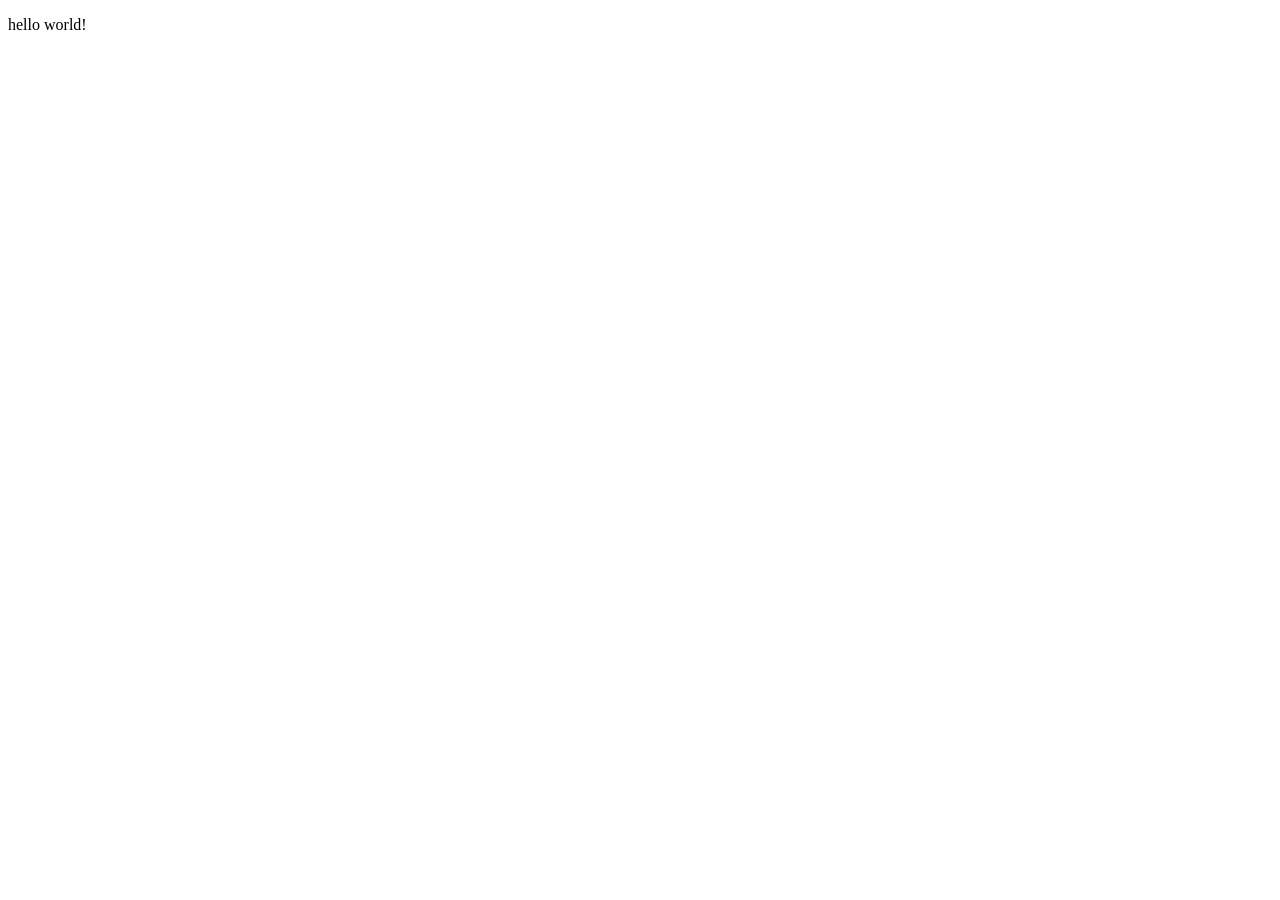
==== index.html @ a5a9bc25 "Create index.html" ====
<!DOCTYPE html>
<html lang="en">
<head>
    <meta charset="UTF-8">
    <meta name="viewport" content="width=device-width, initial-scale=1.0">
    <title>Document</title>
</head>
<body>
    <p>
        hello world!
    </p>
</body>
</html>
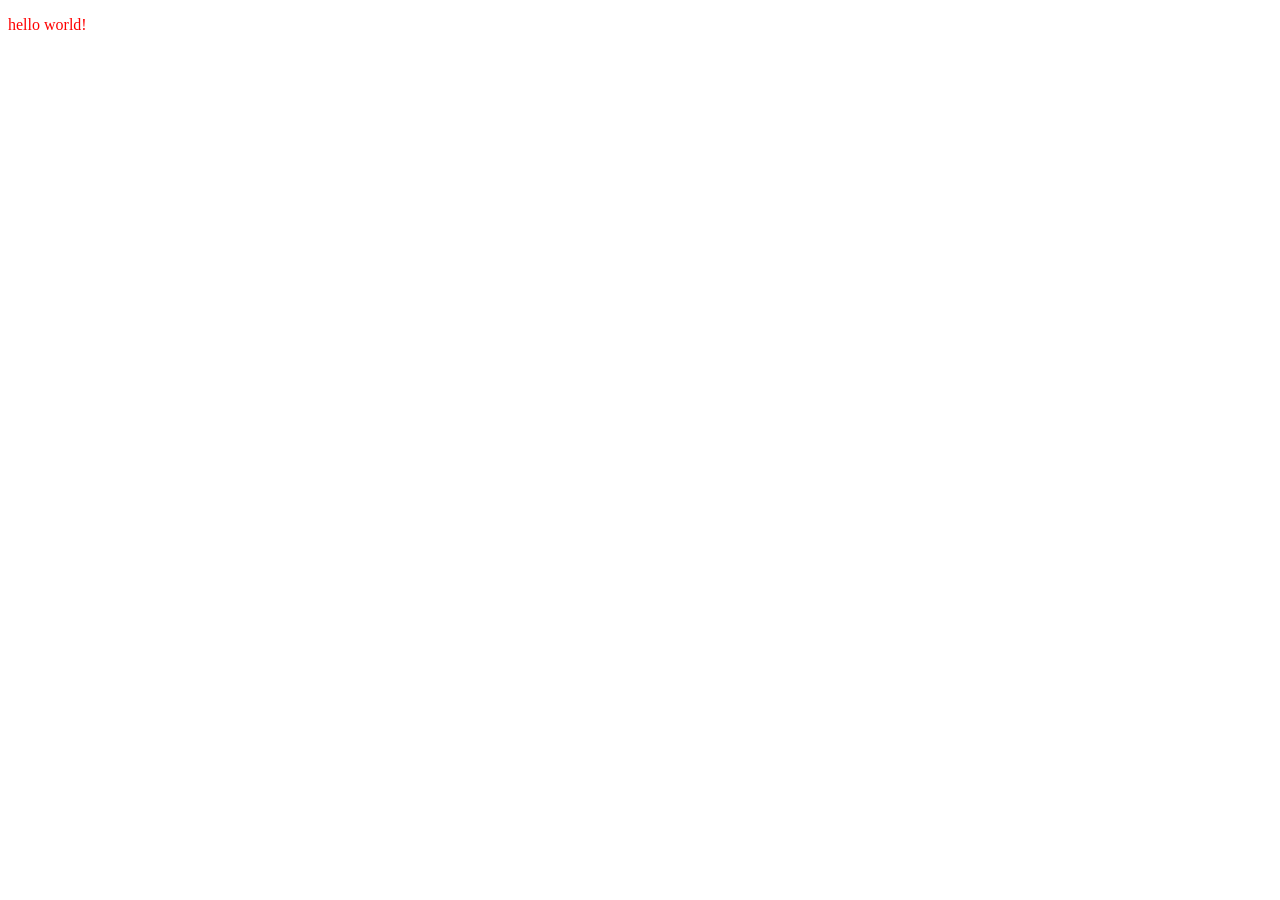
==== commit ae38b3e9: "Update index.html" ====
--- a/index.html
+++ b/index.html
@@ -3,7 +3,8 @@
 <head>
     <meta charset="UTF-8">
     <meta name="viewport" content="width=device-width, initial-scale=1.0">
-    <title>Document</title>
+    <link rel="stylesheet" href="style.css">
+    <title>TaoShuai</title>
 </head>
 <body>
     <p>
--- a/style.css
+++ b/style.css
@@ -0,0 +1,3 @@
+p{
+    color: red;
+}
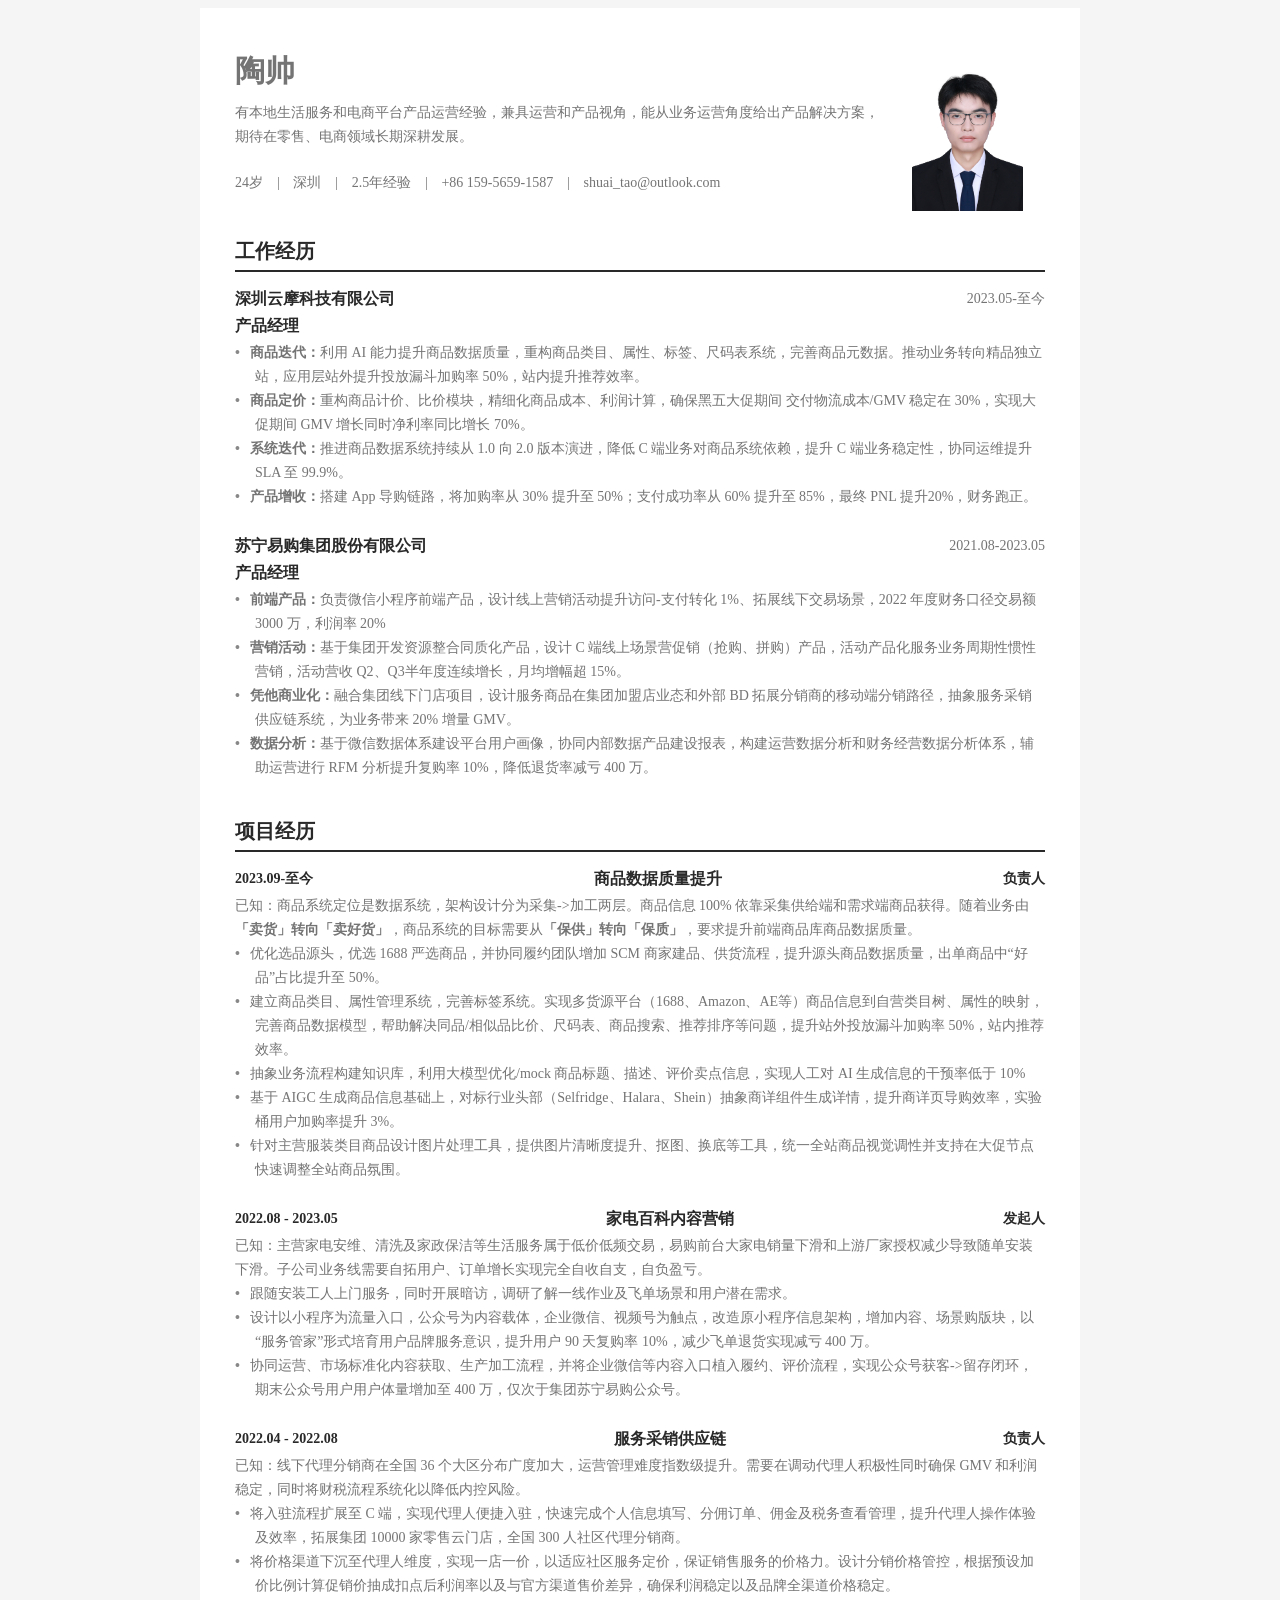
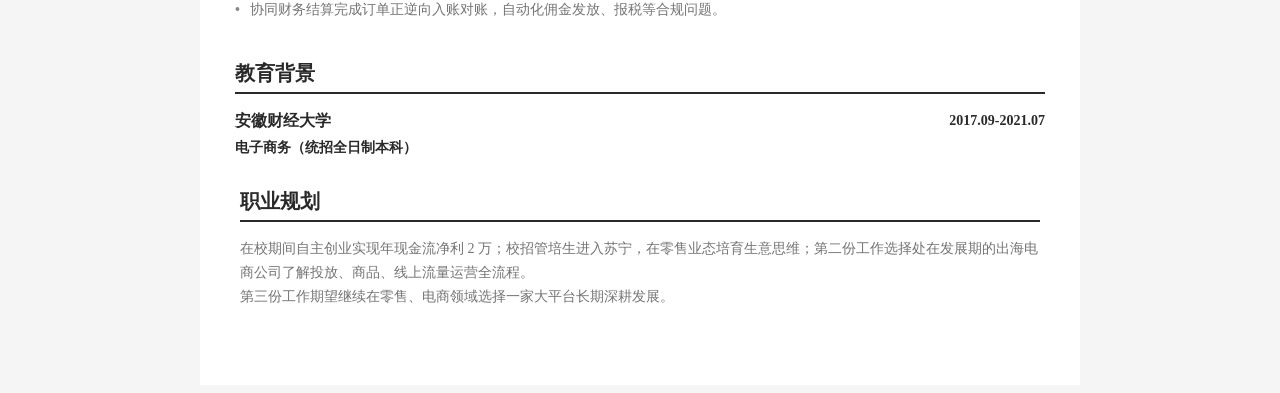
==== commit 8894430b: "create cv" ====
--- a/index.html
+++ b/index.html
@@ -1,14 +1,158 @@
 <!DOCTYPE html>
-<html lang="en">
+<html lang="zh-CN">
 <head>
     <meta charset="UTF-8">
     <meta name="viewport" content="width=device-width, initial-scale=1.0">
-    <link rel="stylesheet" href="style.css">
-    <title>TaoShuai</title>
+
+    <title>Taoshuai</title>
+    <link rel="icon" href="images/favicon.png">
+
+    <link rel="stylesheet" href="CSS/style.css">
+    <!-- <link rel="stylesheet" href="https://fonts.googleapis.com/css?family=ZCOOL+Kuaile&display=auto"> -->
 </head>
 <body>
-    <p>
-        hello world!
-    </p>
+    <div class="container">
+        <div class="profile">
+            <div class="bio">
+                <h1>陶帅</h1>
+                <p>有本地生活服务和电商平台产品运营经验，兼具运营和产品视角，能从业务运营角度给出产品解决方案，期待在零售、电商领域长期深耕发展。</p>
+                <div class="contact-info">
+                    <ul>
+                        <li>24岁</li>
+                        <li>深圳</li>
+                        <li>2.5年经验</li>
+                        <li>+86 159-5659-1587</li>
+                        <li>shuai_tao@outlook.com</li>
+                    </ul>
+                </div>
+            </div>
+            <div class="photo">
+                <img src="/images/my-photo.jpg" alt="陶帅的照片">
+            </div>
+        </div>
+        <div class="experience">
+            <div class="experience-title">
+                <h2>工作经历</h2>
+                <hr>
+            </div>
+            <div class="experience-detail">
+                <div class="company">
+                    <h3>深圳云摩科技有限公司</h3>
+                    <p>2023.05-至今</p>
+                </div>
+                <div class="job">
+                    <p style="font-size: 16px; color: #292929;"><strong>产品经理</strong></p>
+                </div>
+                <div class="desp">
+                    <ul>
+                        <li><strong>商品迭代：</strong>利用 AI 能力提升商品数据质量，重构商品类目、属性、标签、尺码表系统，完善商品元数据。推动业务转向精品独立站，应用层站外提升投放漏斗加购率 50%，站内提升推荐效率。</li>
+                        <li><strong>商品定价：</strong>重构商品计价、比价模块，精细化商品成本、利润计算，确保黑五大促期间 交付物流成本/GMV 稳定在 30%，实现大促期间 GMV 增长同时净利率同比增长 70%。</li>
+                        <li><strong>系统迭代：</strong>推进商品数据系统持续从 1.0 向 2.0 版本演进，降低 C 端业务对商品系统依赖，提升 C 端业务稳定性，协同运维提升 SLA 至 99.9%。</li>
+                        <li><strong>产品增收：</strong>搭建 App 导购链路，将加购率从 30% 提升至 50%；支付成功率从 60% 提升至 85%，最终 PNL 提升20%，财务跑正。</li>
+                    </ul>
+                </div>
+            </div>
+            <div class="experience-detail">
+                <div class="company">
+                    <h3>苏宁易购集团股份有限公司</h3>
+                    <p>2021.08-2023.05</p>
+                </div>
+                <div class="job">
+                    <p style="font-size: 16px; color: #292929;"><strong>产品经理</strong></p>
+                </div>
+                <div class="desp">
+                    <ul>
+                        <li><strong>前端产品：</strong>负责微信小程序前端产品，设计线上营销活动提升访问-支付转化 1%、拓展线下交易场景，2022 年度财务口径交易额 3000 万，利润率 20%</li>
+                        <li><strong>营销活动：</strong>基于集团开发资源整合同质化产品，设计 C 端线上场景营促销（抢购、拼购）产品，活动产品化服务业务周期性惯性营销，活动营收 Q2、Q3半年度连续增长，月均增幅超 15%。</li>
+                        <li><strong>凭他商业化：</strong>融合集团线下门店项目，设计服务商品在集团加盟店业态和外部 BD 拓展分销商的移动端分销路径，抽象服务采销供应链系统，为业务带来 20% 增量 GMV。</li>
+                        <li><strong>数据分析：</strong>基于微信数据体系建设平台用户画像，协同内部数据产品建设报表，构建运营数据分析和财务经营数据分析体系，辅助运营进行 RFM 分析提升复购率 10%，降低退货率减亏 400 万。</li>
+                    </ul>
+                </div>
+            </div>
+        </div>
+        <div class="experience">
+            <div class="experience-title">
+                <h2>项目经历</h2>
+                <hr>
+            </div>
+            <div class="experience-detail">
+                <div class="company">
+                    <p style="color: #292929;"><strong>2023.09-至今</strong></p>
+                    <h3>商品数据质量提升</h3>
+                    <p style="color: #292929;"><strong>负责人</strong></p>
+                </div>
+                <div>
+                    <p>已知：商品系统定位是数据系统，架构设计分为采集->加工两层。商品信息 100% 依靠采集供给端和需求端商品获得。随着业务由<strong>「卖货」转向「卖好货」</strong>，商品系统的目标需要从<strong>「保供」转向「保质」</strong>，要求提升前端商品库商品数据质量。</p>
+                </div>
+                <div class="desp">
+                    <ul>
+                        <li>优化选品源头，优选 1688 严选商品，并协同履约团队增加 SCM 商家建品、供货流程，提升源头商品数据质量，出单商品中“好品”占比提升至 50%。</li>
+                        <li>建立商品类目、属性管理系统，完善标签系统。实现多货源平台（1688、Amazon、AE等）商品信息到自营类目树、属性的映射，完善商品数据模型，帮助解决同品/相似品比价、尺码表、商品搜索、推荐排序等问题，提升站外投放漏斗加购率 50%，站内推荐效率。</li>
+                        <li>抽象业务流程构建知识库，利用大模型优化/mock 商品标题、描述、评价卖点信息，实现人工对 AI 生成信息的干预率低于 10%</li>
+                        <li>基于 AIGC 生成商品信息基础上，对标行业头部（Selfridge、Halara、Shein）抽象商详组件生成详情，提升商详页导购效率，实验桶用户加购率提升 3%。</li>
+                        <li>针对主营服装类目商品设计图片处理工具，提供图片清晰度提升、抠图、换底等工具，统一全站商品视觉调性并支持在大促节点快速调整全站商品氛围。</li>
+                    </ul>
+                </div>
+            </div>
+            <div class="experience-detail">
+                <div class="company">
+                    <p style="color: #292929;"><strong>2022.08 - 2023.05</strong></p>
+                    <h3>家电百科内容营销</h3>
+                    <p style="color: #292929;"><strong>发起人</strong></p>
+                </div>
+                <div>
+                    <p>已知：主营家电安维、清洗及家政保洁等生活服务属于低价低频交易，易购前台大家电销量下滑和上游厂家授权减少导致随单安装下滑。子公司业务线需要自拓用户、订单增长实现完全自收自支，自负盈亏。</p>
+                </div>
+                <div class="desp">
+                    <ul>
+                        <li>跟随安装工人上门服务，同时开展暗访，调研了解一线作业及飞单场景和用户潜在需求。</li>
+                        <li>设计以小程序为流量入口，公众号为内容载体，企业微信、视频号为触点，改造原小程序信息架构，增加内容、场景购版块，以“服务管家”形式培育用户品牌服务意识，提升用户 90 天复购率 10%，减少飞单退货实现减亏 400 万。</li>
+                        <li>协同运营、市场标准化内容获取、生产加工流程，并将企业微信等内容入口植入履约、评价流程，实现公众号获客->留存闭环，期末公众号用户用户体量增加至 400 万，仅次于集团苏宁易购公众号。</li>
+                    </ul>
+                </div>
+            </div>
+            <div class="experience-detail">
+                <div class="company">
+                    <p style="color: #292929;"><strong>2022.04 - 2022.08</strong></p>
+                    <h3>服务采销供应链</h3>
+                    <p style="color: #292929;"><strong>负责人</strong></p>
+                </div>
+                <div>
+                    <p>已知：线下代理分销商在全国 36 个大区分布广度加大，运营管理难度指数级提升。需要在调动代理人积极性同时确保 GMV 和利润稳定，同时将财税流程系统化以降低内控风险。</p>
+                </div>
+                <div class="desp">
+                    <ul>
+                        <li>将入驻流程扩展至 C 端，实现代理人便捷入驻，快速完成个人信息填写、分佣订单、佣金及税务查看管理，提升代理人操作体验及效率，拓展集团 10000 家零售云门店，全国 300 人社区代理分销商。</li>
+                        <li>将价格渠道下沉至代理人维度，实现一店一价，以适应社区服务定价，保证销售服务的价格力。设计分销价格管控，根据预设加价比例计算促销价抽成扣点后利润率以及与官方渠道售价差异，确保利润稳定以及品牌全渠道价格稳定。</li>
+                        <li>协同财务结算完成订单正逆向入账对账，自动化佣金发放、报税等合规问题。</li>
+                    </ul>
+                </div>
+            </div>
+        </div>
+        <div class="experience">
+            <div class="experience-title">
+                <h2>教育背景</h2>
+                <hr>
+            </div>
+            <div id="education" class="experience-detail">
+                <div class="company">
+                    <h3>安徽财经大学</h3>
+                    <p style="color: #292929;"><strong>2017.09-2021.07</strong></p>
+                </div>
+                <div class="job">
+                    <p style="color: #292929;"><strong>电子商务（统招全日制本科）</strong></p>
+                </div>
+            </div>
+        <div id="plan" class="experience">
+            <div class="experience-title">
+                <h2>职业规划</h2>
+                <hr>
+            </div>
+            <div class="experience-detail">
+                    <p>在校期间自主创业实现年现金流净利 2 万；校招管培生进入苏宁，在零售业态培育生意思维；第二份工作选择处在发展期的出海电商公司了解投放、商品、线上流量运营全流程。</p>
+                    <p>第三份工作期望继续在零售、电商领域选择一家大平台长期深耕发展。</p>
+            </div>
+        </div>
+    </div>
 </body>
 </html>
--- a/CSS/style.css
+++ b/CSS/style.css
@@ -0,0 +1,158 @@
+html{
+    background: #f5f5f5;
+
+}
+h1{
+    color: #747474;
+    font-size: 30px;
+    line-height: 36px;
+    margin: 0px;
+
+    display: auto;
+}
+
+h2{
+    color: #292929;
+    font-size: 20px;
+    line-height: auto;
+    margin: 0px;
+}
+
+h3{
+    color: #292929;
+    font-size: 16px;
+    line-height: auto;
+    margin: 0px;
+}
+
+p, ul{
+    color: #747474;
+    font-size: 14px;
+    line-height: 24px;
+    margin: 0px;
+}
+.container{
+    width: 820px;
+    margin: auto;
+
+    display: flex;
+    flex-direction: column;
+    padding: 30px;
+    gap: 10px;
+
+    background: #ffffff;
+}
+
+.profile{
+    display: flex;
+    flex-direction: row;
+    padding: 10px 10px 10px 0px;
+}
+
+.bio{
+    display: flex;
+    flex-direction: column;
+    padding: 5px;
+    gap: 12px;
+}
+
+.contact-info{
+    display: flex;
+    flex-direction: row;
+    padding: 10px 0px;
+}
+
+.contact-info ul {
+    list-style: none;
+    padding: 0px;
+
+    display: flex;
+    flex-direction: row;
+    gap: 10px;
+}
+
+.contact-info li:not(:last-child)::after {
+    content: "\00a0\00a0\00a0\00a0|\00a0";
+    color: #747474;
+}
+
+.photo{
+    width: 149.49px;
+    height: 170px;
+
+    display: flex;
+    flex-direction: row;
+    justify-content: center;
+    align-items: center;
+    padding: 0px 17px;
+}
+
+.photo img {
+    width: 100%;
+    height: 100%;
+    object-fit: contain;
+  }
+
+.experience{
+    display: flex;
+    flex-direction: column;
+    padding: 0px 5px 18px 5px;
+    gap: 15px;
+    align-self: stretch;
+}
+
+.experience-title{
+    display: flex;
+    flex-direction: column;
+    padding: 0px;
+    gap: 5px;
+}
+
+hr {
+    border: 1px solid #292929;
+    margin: 0px;
+}
+
+.experience-detail{
+    display: flex;
+    flex-direction: column;
+    padding: 0px 0px 10px 0px;
+}
+
+.company{
+    color: #292929;
+    height: fit-content;
+
+    display: flex;
+    flex-direction: row;
+    justify-content: space-between;
+    align-items: center;
+    padding: 0px 0px 3px 0px;
+}
+
+.job{
+    display: flex;
+    flex-direction: row;
+    justify-content: space-between;
+    padding: 0px 0px 3px 0px;
+}
+
+.desp{
+    display: flex;
+    flex-direction: column;
+    gap: 5px;
+}
+
+.desp ul{
+    list-style: none;
+    padding-left: 20px;
+}
+
+.desp li::before{
+    content: "•";
+    color: #888888;
+    font-weight: bold;
+    display: inline-block;
+    width: 15px;
+    margin-left: -20px;
+}
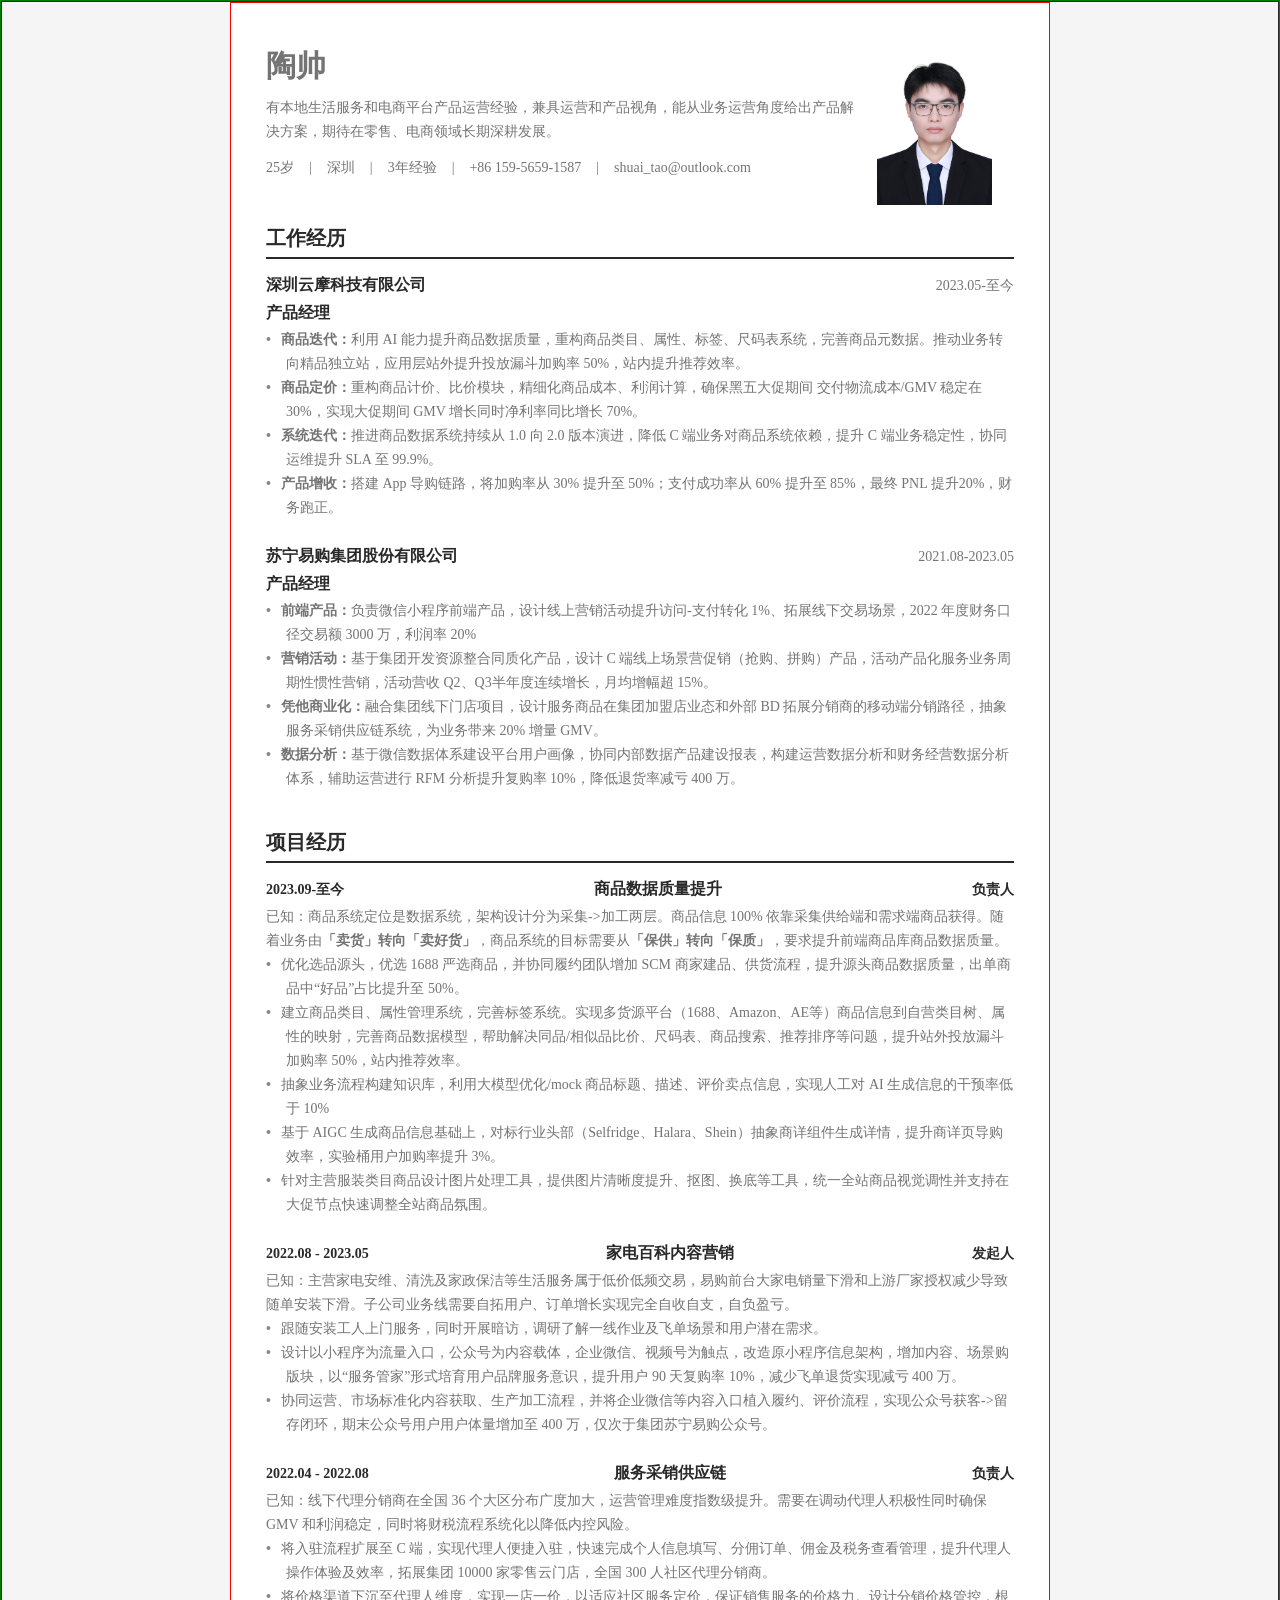
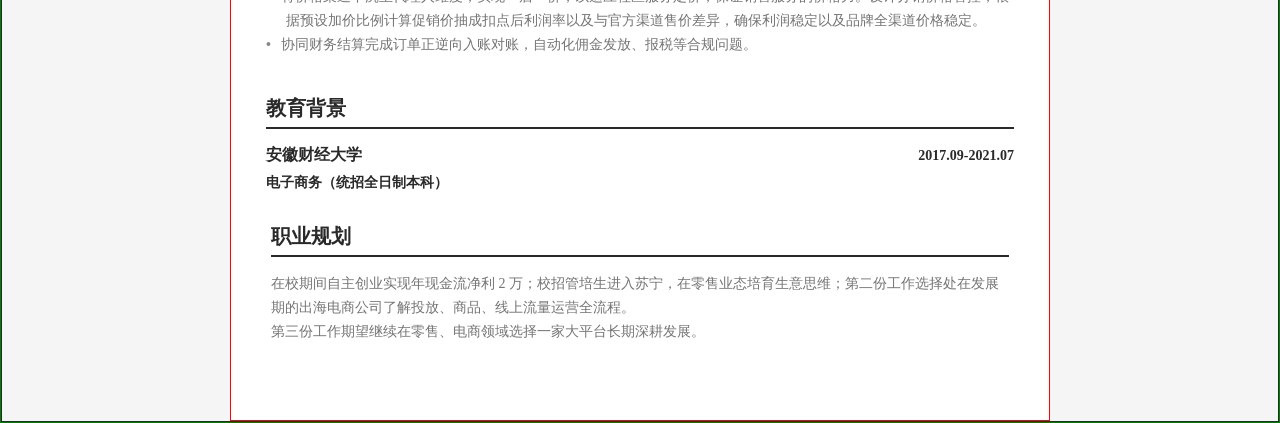
==== commit 946d502c: "mobile" ====
--- a/index.html
+++ b/index.html
@@ -17,13 +17,22 @@
                 <h1>陶帅</h1>
                 <p>有本地生活服务和电商平台产品运营经验，兼具运营和产品视角，能从业务运营角度给出产品解决方案，期待在零售、电商领域长期深耕发展。</p>
                 <div class="contact-info">
-                    <ul>
+                    <p>25岁</p>
+                    <p>|</p>
+                    <p>深圳</p>
+                    <p>|</p>
+                    <p>3年经验</p>
+                    <p>|</p>
+                    <p>+86 159-5659-1587</p>
+                    <p>|</p>
+                    <p><a href="mailto: shuai_tao@outlook.com" style="color: #747474; text-decoration: none;"></a>shuai_tao@outlook.com</p>
+                    <!-- <ul>
                         <li>24岁</li>
                         <li>深圳</li>
                         <li>2.5年经验</li>
                         <li>+86 159-5659-1587</li>
                         <li>shuai_tao@outlook.com</li>
-                    </ul>
+                    </ul> -->
                 </div>
             </div>
             <div class="photo">
--- a/CSS/style.css
+++ b/CSS/style.css
@@ -1,7 +1,13 @@
 html{
     background: #f5f5f5;
+    border: green 1px solid;
+}
 
+body{
+    margin: 0;
+    border: #292929 1px solid;
 }
+
 h1{
     color: #747474;
     font-size: 30px;
@@ -32,8 +38,10 @@
     margin: 0px;
 }
 .container{
-    width: 820px;
+    max-width: 820px;
+    width: 100%;
     margin: auto;
+    box-sizing: border-box;
 
     display: flex;
     flex-direction: column;
@@ -41,6 +49,8 @@
     gap: 10px;
 
     background: #ffffff;
+
+    border: red 1px solid;
 }
 
 .profile{
@@ -59,7 +69,9 @@
 .contact-info{
     display: flex;
     flex-direction: row;
-    padding: 10px 0px;
+    flex-wrap: wrap;
+    gap: 15px;
+    /* padding: 10px 0px; */
 }
 
 .contact-info ul {
@@ -77,14 +89,17 @@
 }
 
 .photo{
-    width: 149.49px;
-    height: 170px;
+    max-width: 149.49px;
+    width: 100%;
+    /* height: 170px; */
 
     display: flex;
     flex-direction: row;
     justify-content: center;
     align-items: center;
     padding: 0px 17px;
+
+    box-sizing: border-box;
 }
 
 .photo img {
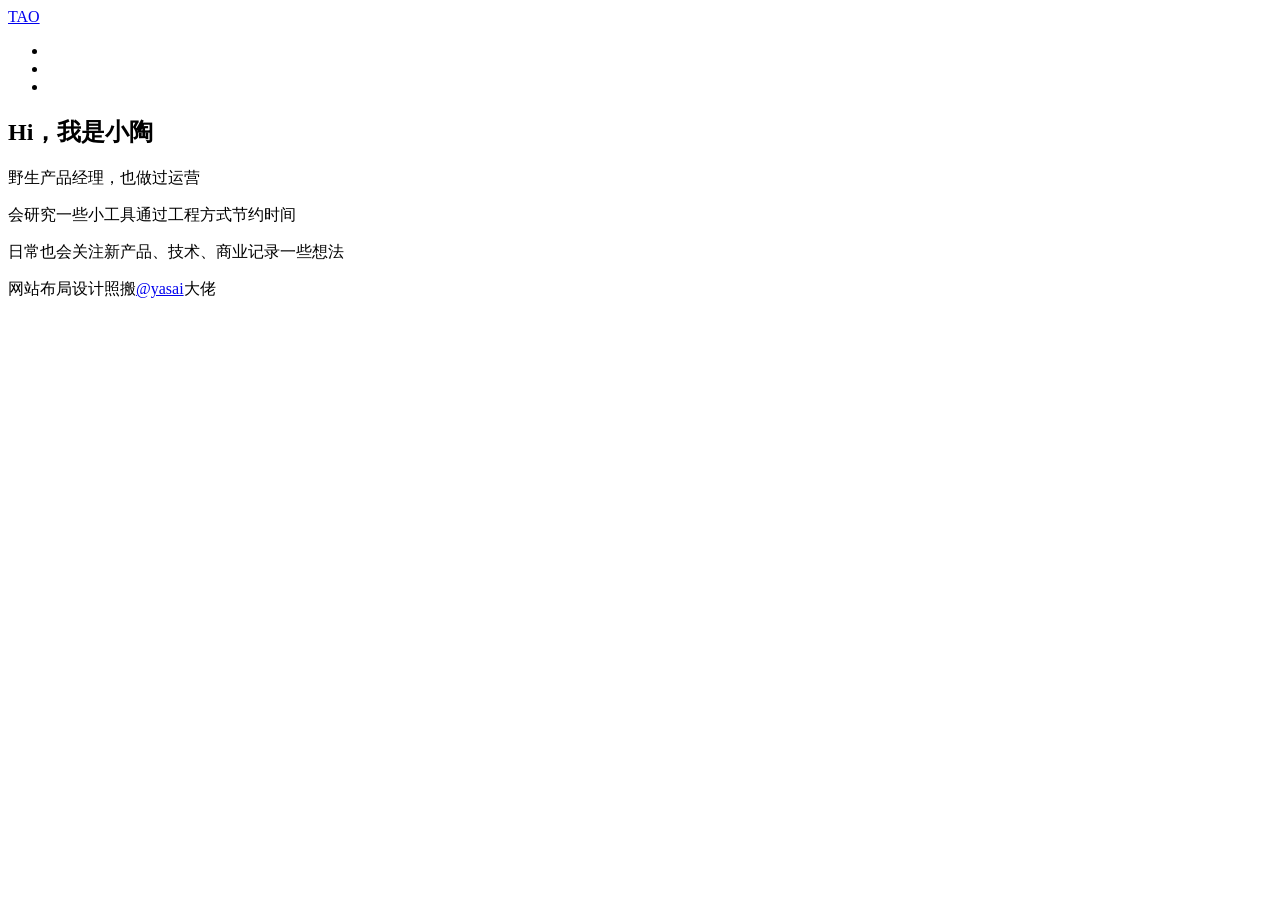
==== commit 820667fa: "抄一下yasai大佬的布局" ====
--- a/index.html
+++ b/index.html
@@ -1,167 +1,29 @@
 <!DOCTYPE html>
-<html lang="zh-CN">
+<html lang="zh">
 <head>
     <meta charset="UTF-8">
     <meta name="viewport" content="width=device-width, initial-scale=1.0">
-
-    <title>Taoshuai</title>
-    <link rel="icon" href="images/favicon.png">
-
-    <link rel="stylesheet" href="CSS/style.css">
-    <!-- <link rel="stylesheet" href="https://fonts.googleapis.com/css?family=ZCOOL+Kuaile&display=auto"> -->
+    <title>Shuai</title>
+    <link rel="stylesheet" href="css/style.css">
+    <link href="https://fonts.googleapis.com/css2?family=Shadows+Into+Light&display=swap" rel="stylesheet">
 </head>
 <body>
-    <div class="container">
-        <div class="profile">
-            <div class="bio">
-                <h1>陶帅</h1>
-                <p>有本地生活服务和电商平台产品运营经验，兼具运营和产品视角，能从业务运营角度给出产品解决方案，期待在零售、电商领域长期深耕发展。</p>
-                <div class="contact-info">
-                    <p>25岁</p>
-                    <p>|</p>
-                    <p>深圳</p>
-                    <p>|</p>
-                    <p>3年经验</p>
-                    <p>|</p>
-                    <p>+86 159-5659-1587</p>
-                    <p>|</p>
-                    <p><a href="mailto: shuai_tao@outlook.com" style="color: #747474; text-decoration: none;"></a>shuai_tao@outlook.com</p>
-                    <!-- <ul>
-                        <li>24岁</li>
-                        <li>深圳</li>
-                        <li>2.5年经验</li>
-                        <li>+86 159-5659-1587</li>
-                        <li>shuai_tao@outlook.com</li>
-                    </ul> -->
-                </div>
-            </div>
-            <div class="photo">
-                <img src="/images/my-photo.jpg" alt="陶帅的照片">
-            </div>
-        </div>
-        <div class="experience">
-            <div class="experience-title">
-                <h2>工作经历</h2>
-                <hr>
-            </div>
-            <div class="experience-detail">
-                <div class="company">
-                    <h3>深圳云摩科技有限公司</h3>
-                    <p>2023.05-至今</p>
-                </div>
-                <div class="job">
-                    <p style="font-size: 16px; color: #292929;"><strong>产品经理</strong></p>
-                </div>
-                <div class="desp">
-                    <ul>
-                        <li><strong>商品迭代：</strong>利用 AI 能力提升商品数据质量，重构商品类目、属性、标签、尺码表系统，完善商品元数据。推动业务转向精品独立站，应用层站外提升投放漏斗加购率 50%，站内提升推荐效率。</li>
-                        <li><strong>商品定价：</strong>重构商品计价、比价模块，精细化商品成本、利润计算，确保黑五大促期间 交付物流成本/GMV 稳定在 30%，实现大促期间 GMV 增长同时净利率同比增长 70%。</li>
-                        <li><strong>系统迭代：</strong>推进商品数据系统持续从 1.0 向 2.0 版本演进，降低 C 端业务对商品系统依赖，提升 C 端业务稳定性，协同运维提升 SLA 至 99.9%。</li>
-                        <li><strong>产品增收：</strong>搭建 App 导购链路，将加购率从 30% 提升至 50%；支付成功率从 60% 提升至 85%，最终 PNL 提升20%，财务跑正。</li>
-                    </ul>
-                </div>
-            </div>
-            <div class="experience-detail">
-                <div class="company">
-                    <h3>苏宁易购集团股份有限公司</h3>
-                    <p>2021.08-2023.05</p>
-                </div>
-                <div class="job">
-                    <p style="font-size: 16px; color: #292929;"><strong>产品经理</strong></p>
-                </div>
-                <div class="desp">
-                    <ul>
-                        <li><strong>前端产品：</strong>负责微信小程序前端产品，设计线上营销活动提升访问-支付转化 1%、拓展线下交易场景，2022 年度财务口径交易额 3000 万，利润率 20%</li>
-                        <li><strong>营销活动：</strong>基于集团开发资源整合同质化产品，设计 C 端线上场景营促销（抢购、拼购）产品，活动产品化服务业务周期性惯性营销，活动营收 Q2、Q3半年度连续增长，月均增幅超 15%。</li>
-                        <li><strong>凭他商业化：</strong>融合集团线下门店项目，设计服务商品在集团加盟店业态和外部 BD 拓展分销商的移动端分销路径，抽象服务采销供应链系统，为业务带来 20% 增量 GMV。</li>
-                        <li><strong>数据分析：</strong>基于微信数据体系建设平台用户画像，协同内部数据产品建设报表，构建运营数据分析和财务经营数据分析体系，辅助运营进行 RFM 分析提升复购率 10%，降低退货率减亏 400 万。</li>
-                    </ul>
-                </div>
-            </div>
-        </div>
-        <div class="experience">
-            <div class="experience-title">
-                <h2>项目经历</h2>
-                <hr>
-            </div>
-            <div class="experience-detail">
-                <div class="company">
-                    <p style="color: #292929;"><strong>2023.09-至今</strong></p>
-                    <h3>商品数据质量提升</h3>
-                    <p style="color: #292929;"><strong>负责人</strong></p>
-                </div>
-                <div>
-                    <p>已知：商品系统定位是数据系统，架构设计分为采集->加工两层。商品信息 100% 依靠采集供给端和需求端商品获得。随着业务由<strong>「卖货」转向「卖好货」</strong>，商品系统的目标需要从<strong>「保供」转向「保质」</strong>，要求提升前端商品库商品数据质量。</p>
-                </div>
-                <div class="desp">
-                    <ul>
-                        <li>优化选品源头，优选 1688 严选商品，并协同履约团队增加 SCM 商家建品、供货流程，提升源头商品数据质量，出单商品中“好品”占比提升至 50%。</li>
-                        <li>建立商品类目、属性管理系统，完善标签系统。实现多货源平台（1688、Amazon、AE等）商品信息到自营类目树、属性的映射，完善商品数据模型，帮助解决同品/相似品比价、尺码表、商品搜索、推荐排序等问题，提升站外投放漏斗加购率 50%，站内推荐效率。</li>
-                        <li>抽象业务流程构建知识库，利用大模型优化/mock 商品标题、描述、评价卖点信息，实现人工对 AI 生成信息的干预率低于 10%</li>
-                        <li>基于 AIGC 生成商品信息基础上，对标行业头部（Selfridge、Halara、Shein）抽象商详组件生成详情，提升商详页导购效率，实验桶用户加购率提升 3%。</li>
-                        <li>针对主营服装类目商品设计图片处理工具，提供图片清晰度提升、抠图、换底等工具，统一全站商品视觉调性并支持在大促节点快速调整全站商品氛围。</li>
-                    </ul>
-                </div>
-            </div>
-            <div class="experience-detail">
-                <div class="company">
-                    <p style="color: #292929;"><strong>2022.08 - 2023.05</strong></p>
-                    <h3>家电百科内容营销</h3>
-                    <p style="color: #292929;"><strong>发起人</strong></p>
-                </div>
-                <div>
-                    <p>已知：主营家电安维、清洗及家政保洁等生活服务属于低价低频交易，易购前台大家电销量下滑和上游厂家授权减少导致随单安装下滑。子公司业务线需要自拓用户、订单增长实现完全自收自支，自负盈亏。</p>
-                </div>
-                <div class="desp">
-                    <ul>
-                        <li>跟随安装工人上门服务，同时开展暗访，调研了解一线作业及飞单场景和用户潜在需求。</li>
-                        <li>设计以小程序为流量入口，公众号为内容载体，企业微信、视频号为触点，改造原小程序信息架构，增加内容、场景购版块，以“服务管家”形式培育用户品牌服务意识，提升用户 90 天复购率 10%，减少飞单退货实现减亏 400 万。</li>
-                        <li>协同运营、市场标准化内容获取、生产加工流程，并将企业微信等内容入口植入履约、评价流程，实现公众号获客->留存闭环，期末公众号用户用户体量增加至 400 万，仅次于集团苏宁易购公众号。</li>
-                    </ul>
-                </div>
-            </div>
-            <div class="experience-detail">
-                <div class="company">
-                    <p style="color: #292929;"><strong>2022.04 - 2022.08</strong></p>
-                    <h3>服务采销供应链</h3>
-                    <p style="color: #292929;"><strong>负责人</strong></p>
-                </div>
-                <div>
-                    <p>已知：线下代理分销商在全国 36 个大区分布广度加大，运营管理难度指数级提升。需要在调动代理人积极性同时确保 GMV 和利润稳定，同时将财税流程系统化以降低内控风险。</p>
-                </div>
-                <div class="desp">
-                    <ul>
-                        <li>将入驻流程扩展至 C 端，实现代理人便捷入驻，快速完成个人信息填写、分佣订单、佣金及税务查看管理，提升代理人操作体验及效率，拓展集团 10000 家零售云门店，全国 300 人社区代理分销商。</li>
-                        <li>将价格渠道下沉至代理人维度，实现一店一价，以适应社区服务定价，保证销售服务的价格力。设计分销价格管控，根据预设加价比例计算促销价抽成扣点后利润率以及与官方渠道售价差异，确保利润稳定以及品牌全渠道价格稳定。</li>
-                        <li>协同财务结算完成订单正逆向入账对账，自动化佣金发放、报税等合规问题。</li>
-                    </ul>
-                </div>
-            </div>
-        </div>
-        <div class="experience">
-            <div class="experience-title">
-                <h2>教育背景</h2>
-                <hr>
-            </div>
-            <div id="education" class="experience-detail">
-                <div class="company">
-                    <h3>安徽财经大学</h3>
-                    <p style="color: #292929;"><strong>2017.09-2021.07</strong></p>
-                </div>
-                <div class="job">
-                    <p style="color: #292929;"><strong>电子商务（统招全日制本科）</strong></p>
-                </div>
-            </div>
-        <div id="plan" class="experience">
-            <div class="experience-title">
-                <h2>职业规划</h2>
-                <hr>
-            </div>
-            <div class="experience-detail">
-                    <p>在校期间自主创业实现年现金流净利 2 万；校招管培生进入苏宁，在零售业态培育生意思维；第二份工作选择处在发展期的出海电商公司了解投放、商品、线上流量运营全流程。</p>
-                    <p>第三份工作期望继续在零售、电商领域选择一家大平台长期深耕发展。</p>
-            </div>
-        </div>
+  <script src="js/script.js"></script>
+  <div class="nav">
+    <a class="target-logo" href="./">TAO</a>
+    <div class="target-hamburger">
+        <ul class="hamburger">
+            <li class="bun"></li>
+            <li class="bun"></li>
+            <li class="bun"></li>  <!-- 添加第三条线 -->
+        </ul>
     </div>
+</div>
+
+  <h2>Hi，我是小陶</h2>
+  <p>野生产品经理，也做过运营</p>
+  <p>会研究一些小工具通过工程方式节约时间</p>
+  <p>日常也会关注新产品、技术、商业记录一些想法</p>
+  <p>网站布局设计照搬<a href="https://wangyasai.github.io/" target="_blank">@yasai</a>大佬</p>
 </body>
 </html>
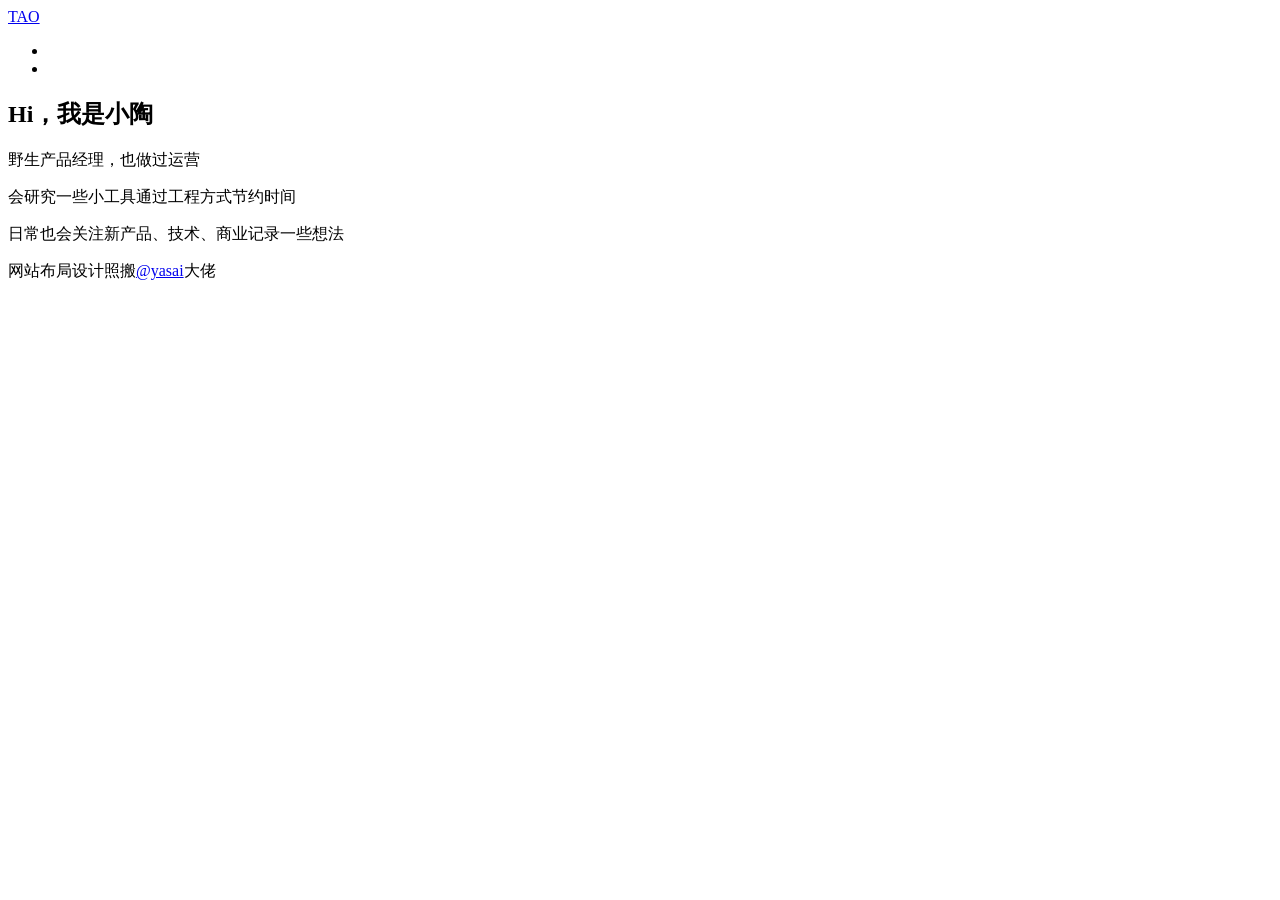
==== commit 16089353: "加个菜单" ====
--- a/index.html
+++ b/index.html
@@ -15,15 +15,23 @@
         <ul class="hamburger">
             <li class="bun"></li>
             <li class="bun"></li>
-            <li class="bun"></li>  <!-- 添加第三条线 -->
         </ul>
     </div>
-</div>
-
-  <h2>Hi，我是小陶</h2>
-  <p>野生产品经理，也做过运营</p>
-  <p>会研究一些小工具通过工程方式节约时间</p>
-  <p>日常也会关注新产品、技术、商业记录一些想法</p>
-  <p>网站布局设计照搬<a href="https://wangyasai.github.io/" target="_blank">@yasai</a>大佬</p>
+  </div>
+  <div class="overlay" style="display: none;">
+    <ul>
+        <li><a href="#home">Home</a></li>
+        <li><a href="#services">Services</a></li>
+        <li><a href="#about">About</a></li>
+        <li><a href="#contact">Contact</a></li>
+    </ul>
+  </div>
+  <div class="bio">
+    <h2>Hi，我是小陶</h2>
+    <p>野生产品经理，也做过运营</p>
+    <p>会研究一些小工具通过工程方式节约时间</p>
+    <p>日常也会关注新产品、技术、商业记录一些想法</p>
+    <p>网站布局设计照搬<a href="https://wangyasai.github.io/" target="_blank">@yasai</a>大佬</p>
+  </div>
 </body>
 </html>
